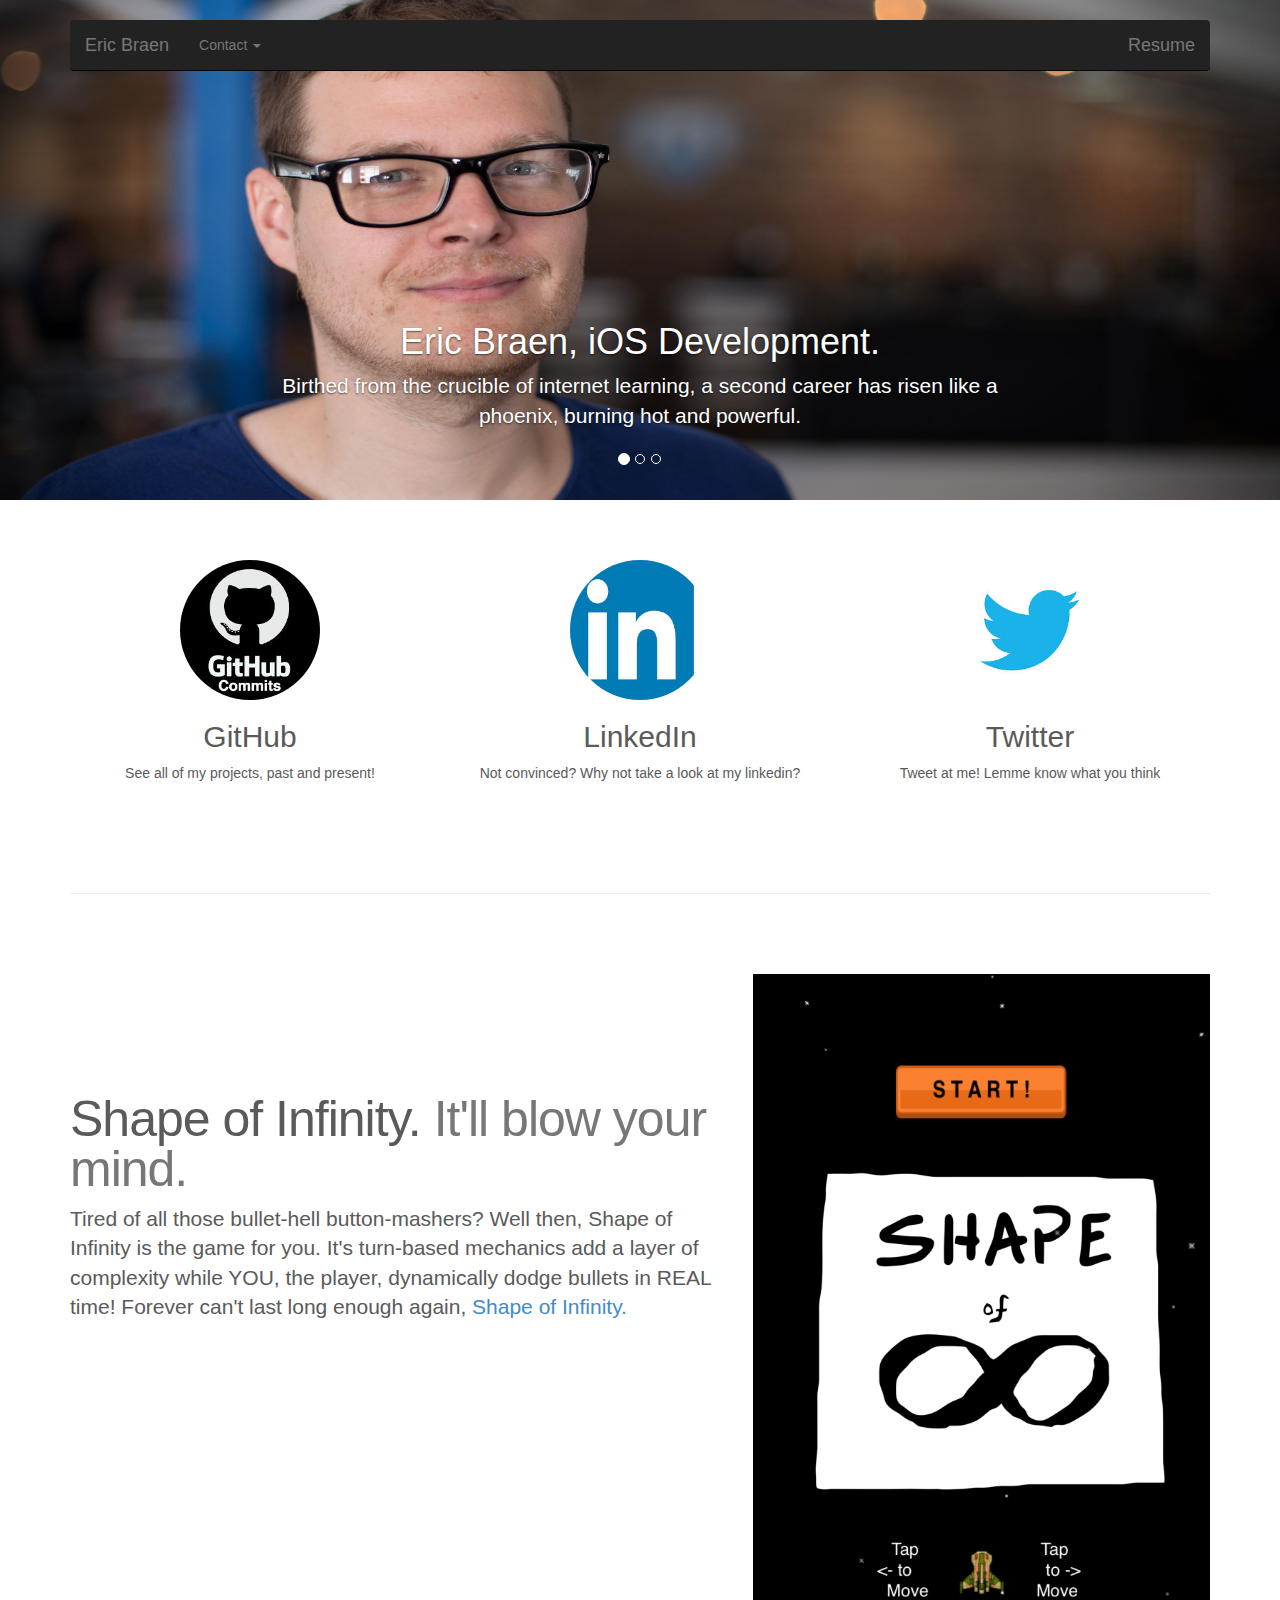
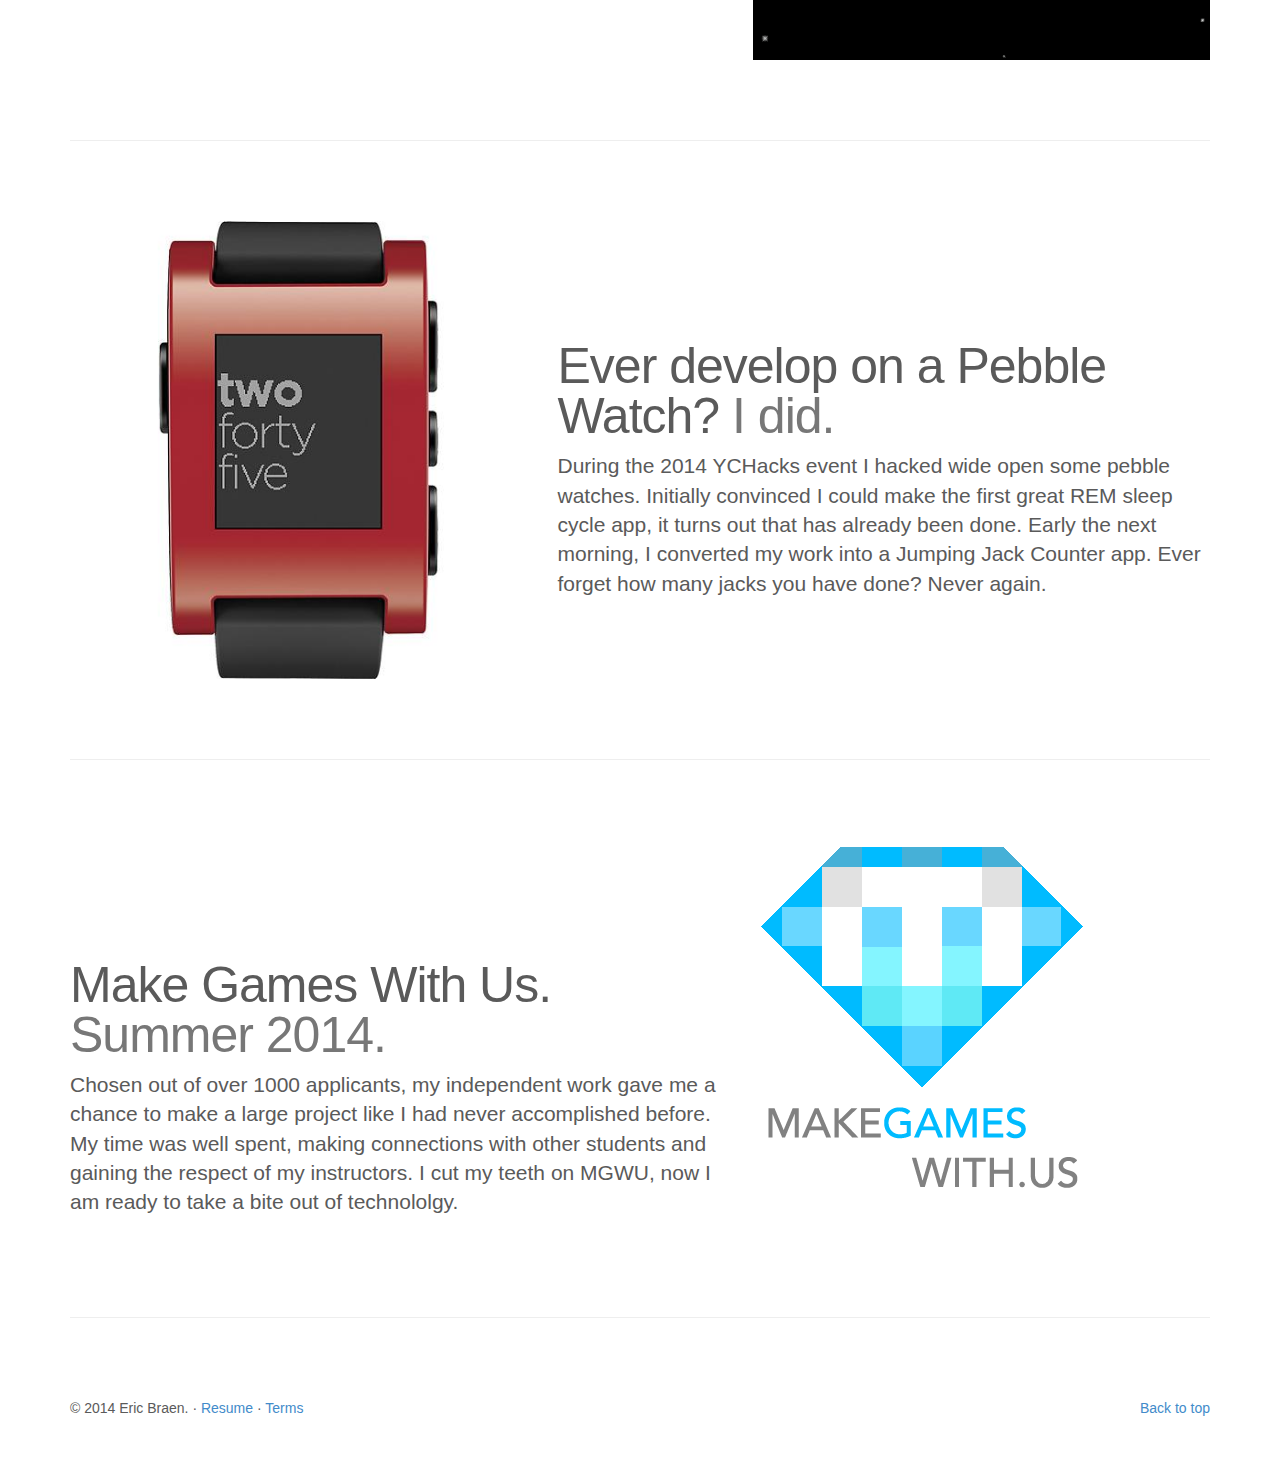
==== index.html @ 4bededde "typo" ====
<!DOCTYPE html>
<html lang="en">
  <head>
    <meta charset="utf-8">
    <meta http-equiv="X-UA-Compatible" content="IE=edge">
    <meta name="viewport" content="width=device-width, initial-scale=1">
    <meta name="description" content="">
    <meta name="author" content="">
    <link rel="icon" href="../../favicon.ico">

    <title>Eric Braen</title>

    <!-- Bootstrap core CSS -->
    <link href="bootstrap.min.css" rel="stylesheet">

    <!-- Just for debugging purposes. Don't actually copy these 2 lines! -->
    <!--[if lt IE 9]><script src="../../assets/js/ie8-responsive-file-warning.js"></script><![endif]-->
    <script src="ie-emulation-modes-warning.js"></script>

    <!-- IE10 viewport hack for Surface/desktop Windows 8 bug -->
    <script src="../../assets/js/ie10-viewport-bug-workaround.js"></script>

    <!-- HTML5 shim and Respond.js IE8 support of HTML5 elements and media queries -->
    <!--[if lt IE 9]>
      <script src="https://oss.maxcdn.com/html5shiv/3.7.2/html5shiv.min.js"></script>
      <script src="https://oss.maxcdn.com/respond/1.4.2/respond.min.js"></script>
    <![endif]-->

    <!-- Custom styles for this template -->
    <link href="carousel.css" rel="stylesheet">
  </head>
<!-- NAVBAR
================================================== -->
  <body>
    <div class="navbar-wrapper">
      <div class="container">

        <div class="navbar navbar-inverse navbar-static-top" role="navigation">
          <div class="container">
            <div class="navbar-header">
              <button type="button" class="navbar-toggle" data-toggle="collapse" data-target=".navbar-collapse">
                <span class="sr-only">Toggle navigation</span>
                <span class="icon-bar"></span>
                <span class="icon-bar"></span>
                <span class="icon-bar"></span>
              </button>
              <a class="navbar-brand" href="techResume.pdf">Eric Braen</a>
            </div>
            <div class="navbar-collapse collapse">
              <ul class="nav navbar-nav">
                <li class="">
                  <a href="#" class="dropdown-toggle" data-toggle="dropdown">Contact <span class="caret"></span></a>
                  <ul class="dropdown-menu" role="menu">
                    <li><a href="https://github.com/ekbraens">Github</a></li>
                    <li><a href="https://linkedin.com/in/ericbraen">LinkedIn</a></li>
                    <li><a href="https://twitter.com/ericBraen">Twitter</a></li>
                    <li class="divider"></li>
                    <li class="dropdown-header">       </li>
                    <li><a href="techResume.pdf">Resume</a></li>
                    <li><a href="#">eric.braen@gmail.com</a></li>
                    <li><a href="#">1.845.242.4096</a></li>
                  </ul>
                </li>
              </ul>
              <ul class="nav navbar-nav navbar-right ">
              <a class="navbar-brand" href="techResume.pdf">Resume</a>
              </ul>
            </div>
          </div>
        </div>

      </div>
    </div>


    <!-- Carousel
    ================================================== -->
    <div id="myCarousel" class="carousel slide" data-ride="carousel">
      <!-- Indicators -->
      <ol class="carousel-indicators">
        <li data-target="#myCarousel" data-slide-to="0" class="active"></li>
        <li data-target="#myCarousel" data-slide-to="1"></li>
        <li data-target="#myCarousel" data-slide-to="2"></li>
      </ol>
      <div class="carousel-inner">
        <div class="item active">
          <img src="professionalCrop.jpg" alt="First slide">
          <div class="container">
            <div class="carousel-caption">
              <h1>Eric Braen, iOS Development.</h1>
              <p>Birthed from the crucible of internet learning, a second career has risen like a phoenix, burning hot and powerful.</p>
            </div>
          </div>
        </div>
        <div class="item">
          <img src="bioPicCrop.jpg" alt="Second slide">
          <div class="container">
            <div class="carousel-caption">
              <h1>Eric Braen, Field Biologist.</h1>
              <p>From the tip of Montauk Point to the untamed Aleutian Islands, no fish can hide their secrets from him.</p>
            </div>
          </div>
        </div>
        <div class="item">
          <img src="wildCardCrop.jpg" alt="Third slide">
          <div class="container">
            <div class="carousel-caption">
              <h1>Eric Braen, Wild Card</h1>
              <p>One man. Two skills. Can you afford to not hire him?</p>
            </div>
          </div>
        </div>
      </div>
      <a class="left carousel-control" href="#myCarousel" role="button" data-slide="prev"></a>
      <a class="right carousel-control" href="#myCarousel" role="button" data-slide="next"></a>
    </div><!-- /.carousel -->



    <!-- Marketing messaging and featurettes
    ================================================== -->
    <!-- Wrap the rest of the page in another container to center all the content. -->

    <div class="container marketing">

      <!-- Three columns of text below the carousel -->
      <div class="row">
        <div class="col-lg-4">
         <a href = "https://github.com/ekbraens"> <img class="highlightPicture img-circle" src="githubCommits.jpeg" alt="Generic placeholder image" style="width: 140px; height: 140px;"></a>
          <h2>GitHub</h2>
          <p>See all of my projects, past and present!</p>
        </div><!-- /.col-lg-4 -->
        <div class="col-lg-4">
         <a href = "https://linkedin.com/in/ericbraen"> <img class="highlightPicture img-circle" src="linkinLogo.jpeg" alt="Generic placeholder image" style="width: 140px; height: 140px;"></a>
          <h2>LinkedIn</h2>
          <p>Not convinced? Why not take a look at my linkedin?</p>
        </div><!-- /.col-lg-4 -->
        <div class="col-lg-4">
         <a href = "https://twitter.com/ericBraen"> <img class="highlightPicture img-circle" src="twitterLogo.jpeg" alt="Generic placeholder image" style="width: 140px; height: 140px;"></a>
          <h2>Twitter</h2>
          <p>Tweet at me! Lemme know what you think</p>
        </div><!-- /.col-lg-4 -->
      </div><!-- /.row -->


      <!-- START THE FEATURETTES -->

      <hr class="featurette-divider">

      <div class="row featurette">
        <div class="col-md-7">
          <h2 class="featurette-heading">Shape of Infinity. <span class="text-muted">It'll blow your mind.</span></h2>
          <p class="lead">Tired of all those bullet-hell button-mashers? Well then, Shape of Infinity is the game for you. It's turn-based mechanics add a layer of complexity while YOU, the player, dynamically dodge bullets in REAL time! Forever can't last long enough again, <a href=https://itunes.apple.com/us/app/shape-of-infinity/id905044494>Shape of Infinity.</a> </p>
        </div>
        <div class="col-md-5">
          <img class="featurette-image img-responsive" src="start.png" alt="Generic placeholder image">
        </div>
      </div>

      <hr class="featurette-divider">

      <div class="row featurette">
        <div class="col-md-5">
          <img class="featurette-image img-responsive" src="pebbleWatch.jpg" alt="Generic placeholder image">
        </div>
        <div class="col-md-7">
          <h2 class="featurette-heading">Ever develop on a Pebble Watch? <span class="text-muted">I did.</span></h2>
          <p class="lead">During the 2014 YCHacks event I hacked wide open some pebble watches. Initially convinced I could make the first great REM sleep cycle app, it turns out that has already been done. Early the next morning, I converted my work into a Jumping Jack Counter app. Ever forget how many jacks you have done? Never again. </p>
        </div>
      </div>

      <hr class="featurette-divider">

      <div class="row featurette">
        <div class="col-md-7">
          <h2 class="featurette-heading">Make Games With Us. <span class="text-muted">Summer 2014.</span></h2>
          <p class="lead">Chosen out of over 1000 applicants, my independent work gave me a chance to make a large project like I had never accomplished before. My time was well spent, making connections with other students and gaining the respect of my instructors. I cut my teeth on MGWU, now I am ready to take a bite out of technololgy. </p>
        </div>
        <div class="col-md-5">
          <img class="featurette-image img-responsive" src="MGWUwhite.png" alt="Generic placeholder image">
        </div>
      </div>

      <hr class="featurette-divider">

      <!-- /END THE FEATURETTES -->


      <!-- FOOTER -->
      <footer>
        <p class="pull-right"><a href="#">Back to top</a></p>
        <p>&copy; 2014 Eric Braen. &middot; <a href="techResume.pdf">Resume</a> &middot; <a href="#">Terms</a></p>
      </footer>

    </div><!-- /.container -->


    <!-- Bootstrap core JavaScript
    ================================================== -->
    <!-- Placed at the end of the document so the pages load faster -->
    <script src="jquery.min.js"></script>
    <script src="bootstrap.min.js"></script>
    <script src="docs.min.js"></script>
  </body>
</html>
---- carousel.css ----
/* GLOBAL STYLES
-------------------------------------------------- */
/* Padding below the footer and lighter body text */

body {
  padding-bottom: 40px;
  color: #5a5a5a;
}



/* CUSTOMIZE THE NAVBAR
-------------------------------------------------- */

/* Special class on .container surrounding .navbar, used for positioning it into place. */
.navbar-wrapper {
  position: absolute;
  top: 0;
  right: 0;
  left: 0;
  z-index: 20;
}

/* Flip around the padding for proper display in narrow viewports */
.navbar-wrapper > .container {
  padding-right: 0;
  padding-left: 0;
}
.navbar-wrapper .navbar {
  padding-right: 15px;
  padding-left: 15px;
}
.navbar-wrapper .navbar .container {
  width: auto;
}


/* CUSTOMIZE THE CAROUSEL
-------------------------------------------------- */

/* Carousel base class */
.carousel {
  height: 500px;
  margin-bottom: 60px;
}
/* Since positioning the image, we need to help out the caption */
.carousel-caption {
  z-index: 10;
}

/* Declare heights because of positioning of img element */
.carousel .item {
  height: 500px;
  background-color: #777;
}
.carousel-inner > .item > img {
  position: absolute;
  top: 0;
  left: 0;
  min-width: 100%;
  height: 500px;
}



/* MARKETING CONTENT
-------------------------------------------------- */

/* Center align the text within the three columns below the carousel */
.marketing .col-lg-4 {
  margin-bottom: 20px;
  text-align: center;
}
.marketing h2 {
  font-weight: normal;
}
.marketing .col-lg-4 p {
  margin-right: 10px;
  margin-left: 10px;
}

.highlightPicture:hover{
  opacity: 0.5;	
}


/* Featurettes
------------------------- */

.featurette-divider {
  margin: 80px 0; /* Space out the Bootstrap <hr> more */
}

/* Thin out the marketing headings */
.featurette-heading {
  font-weight: 300;
  line-height: 1;
  letter-spacing: -1px;
}



/* RESPONSIVE CSS
-------------------------------------------------- */

@media (min-width: 768px) {

  /* Navbar positioning foo */
  .navbar-wrapper {
    margin-top: 20px;
  }
  .navbar-wrapper .container {
    padding-right: 15px;
    padding-left: 15px;
  }
  .navbar-wrapper .navbar {
    padding-right: 0;
    padding-left: 0;
  }

  /* The navbar becomes detached from the top, so we round the corners */
  .navbar-wrapper .navbar {
    border-radius: 4px;
  }

  /* Bump up size of carousel content */
  .carousel-caption p {
    margin-bottom: 20px;
    font-size: 21px;
    line-height: 1.4;
  }

  .featurette-heading {
    font-size: 50px;
  }
}

@media (min-width: 992px) {
  .featurette-heading {
    margin-top: 120px;
  }
}
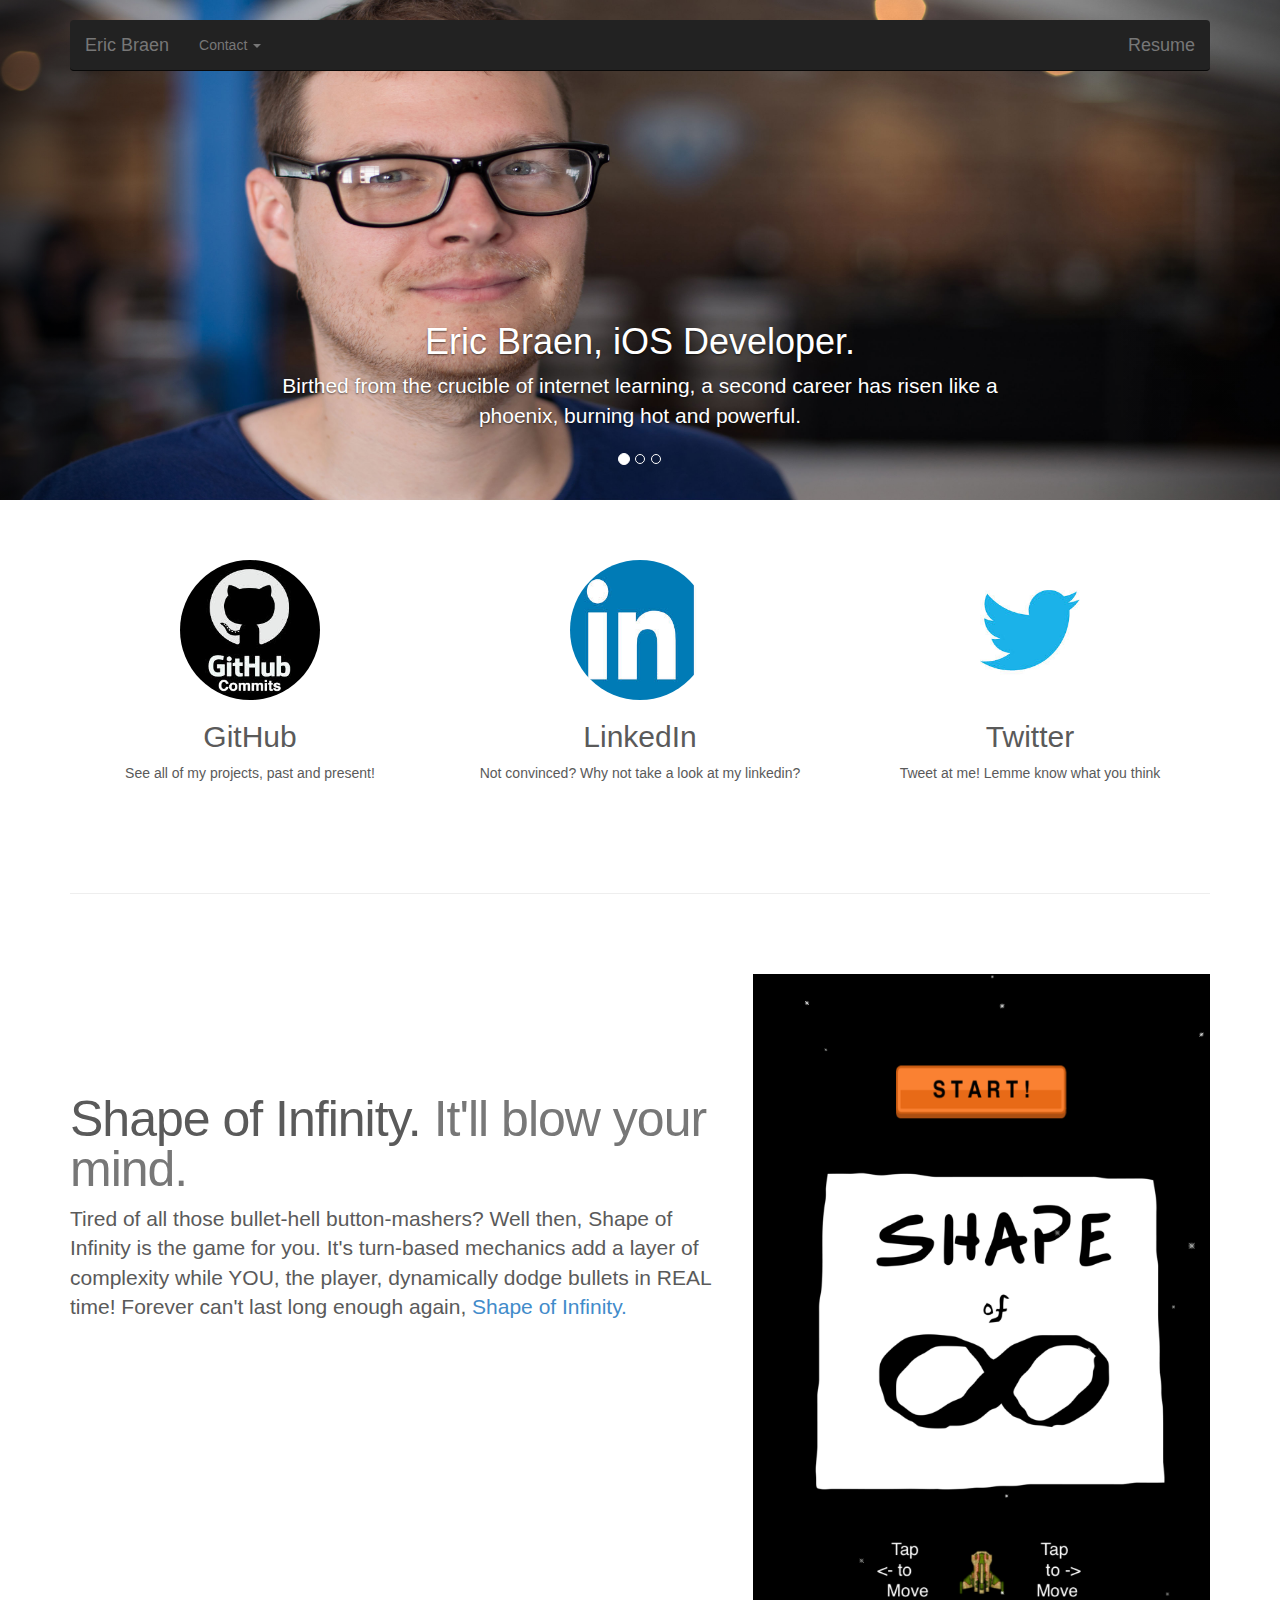
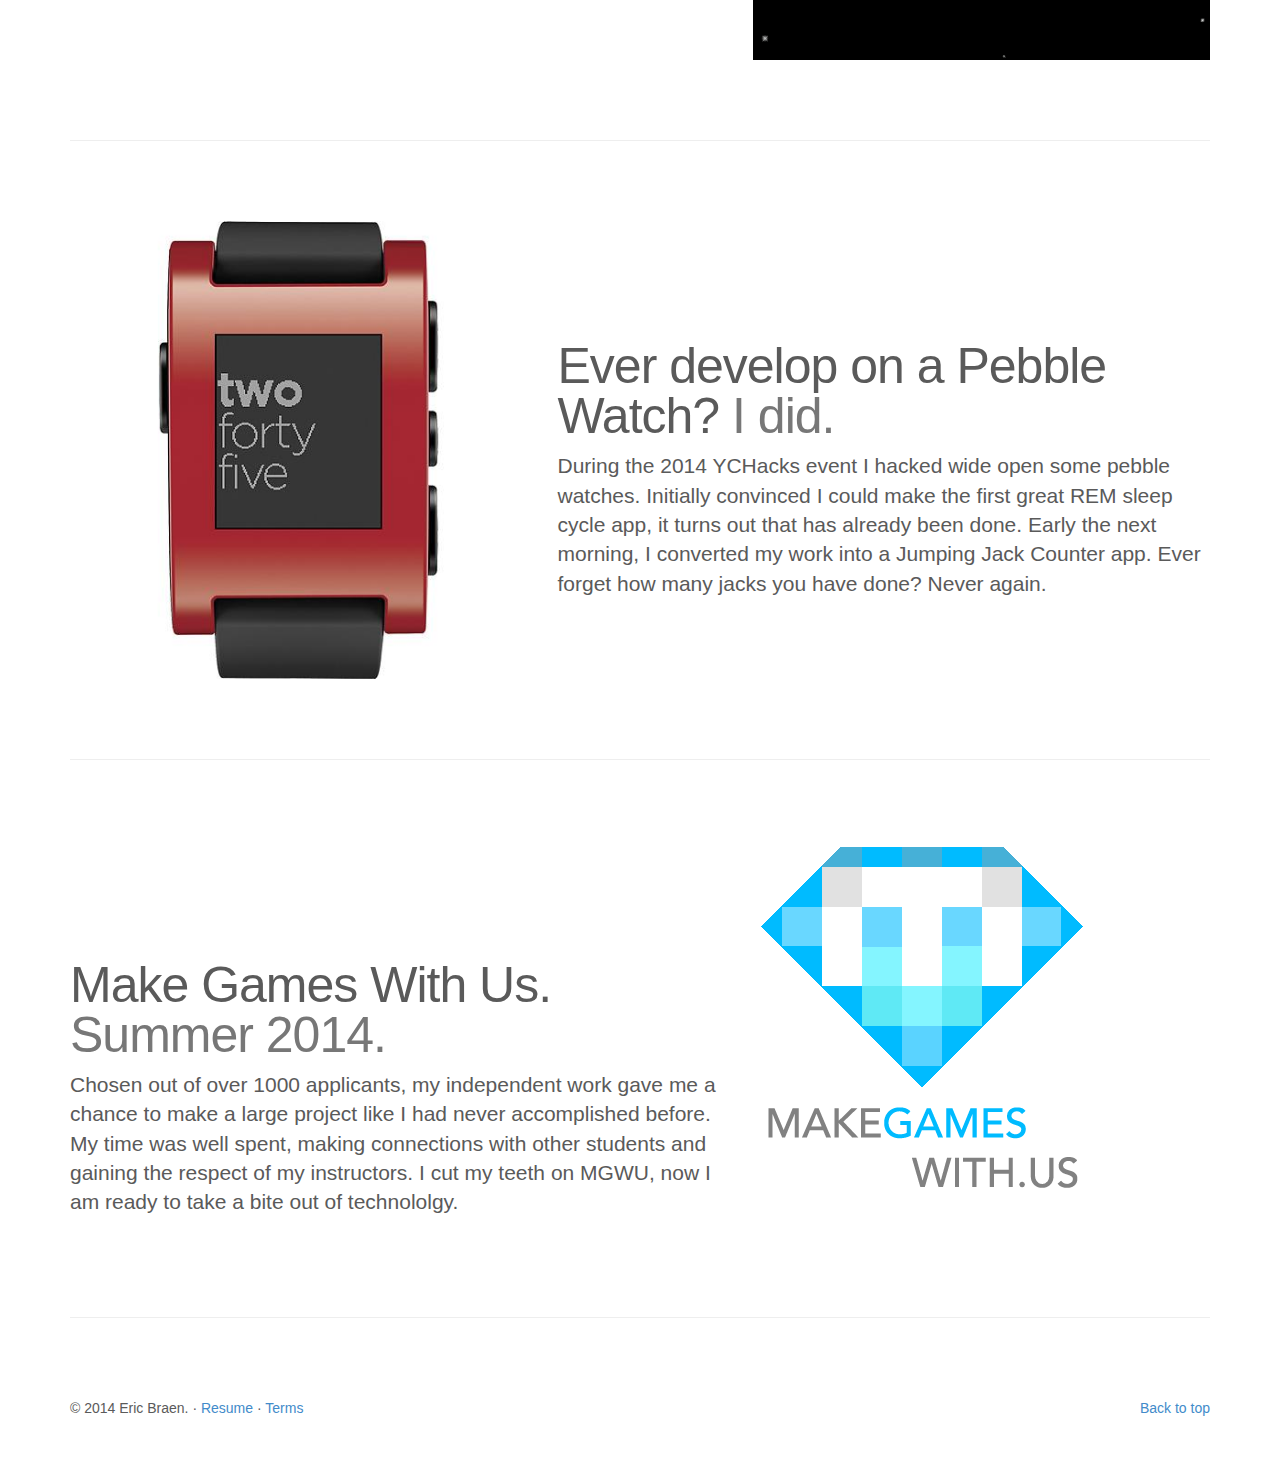
==== commit bb5d51ad: "developer" ====
--- a/index.html
+++ b/index.html
@@ -87,7 +87,7 @@
           <img src="professionalCrop.jpg" alt="First slide">
           <div class="container">
             <div class="carousel-caption">
-              <h1>Eric Braen, iOS Development.</h1>
+              <h1>Eric Braen, iOS Developer.</h1>
               <p>Birthed from the crucible of internet learning, a second career has risen like a phoenix, burning hot and powerful.</p>
             </div>
           </div>
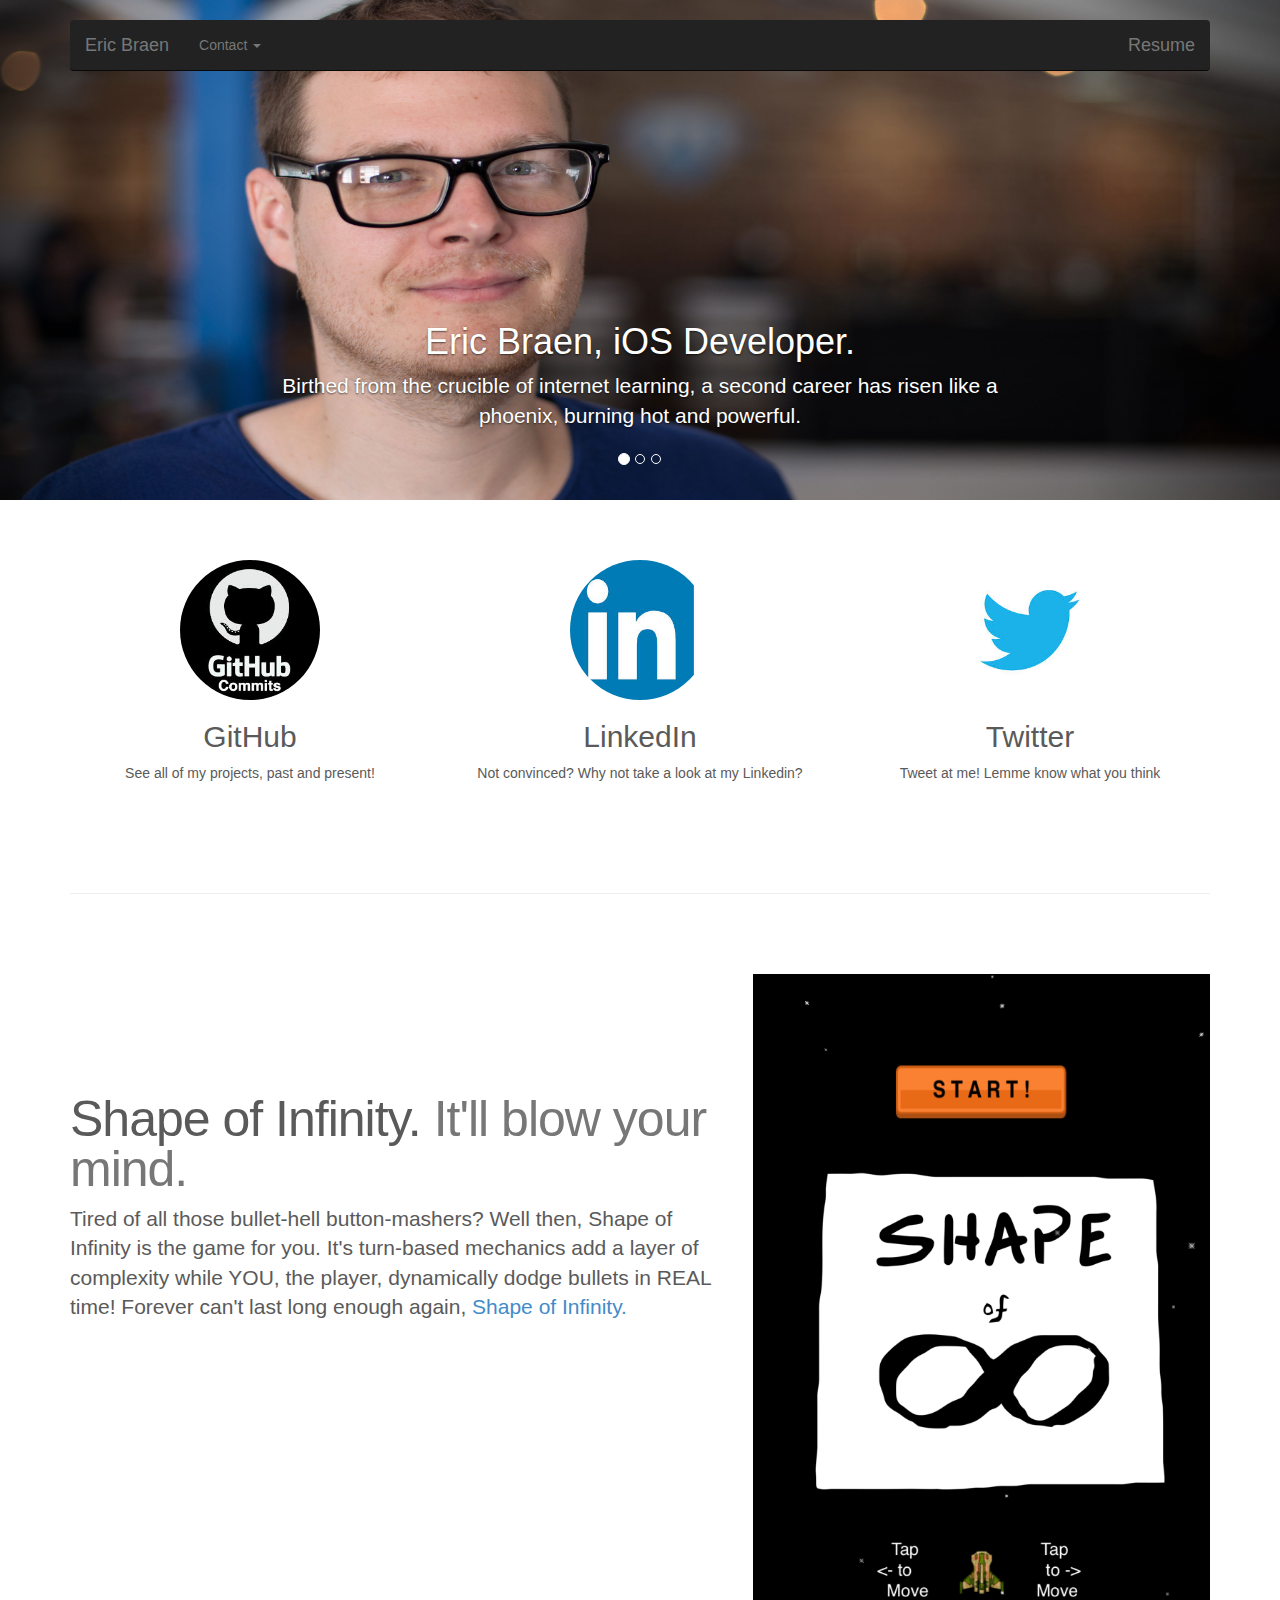
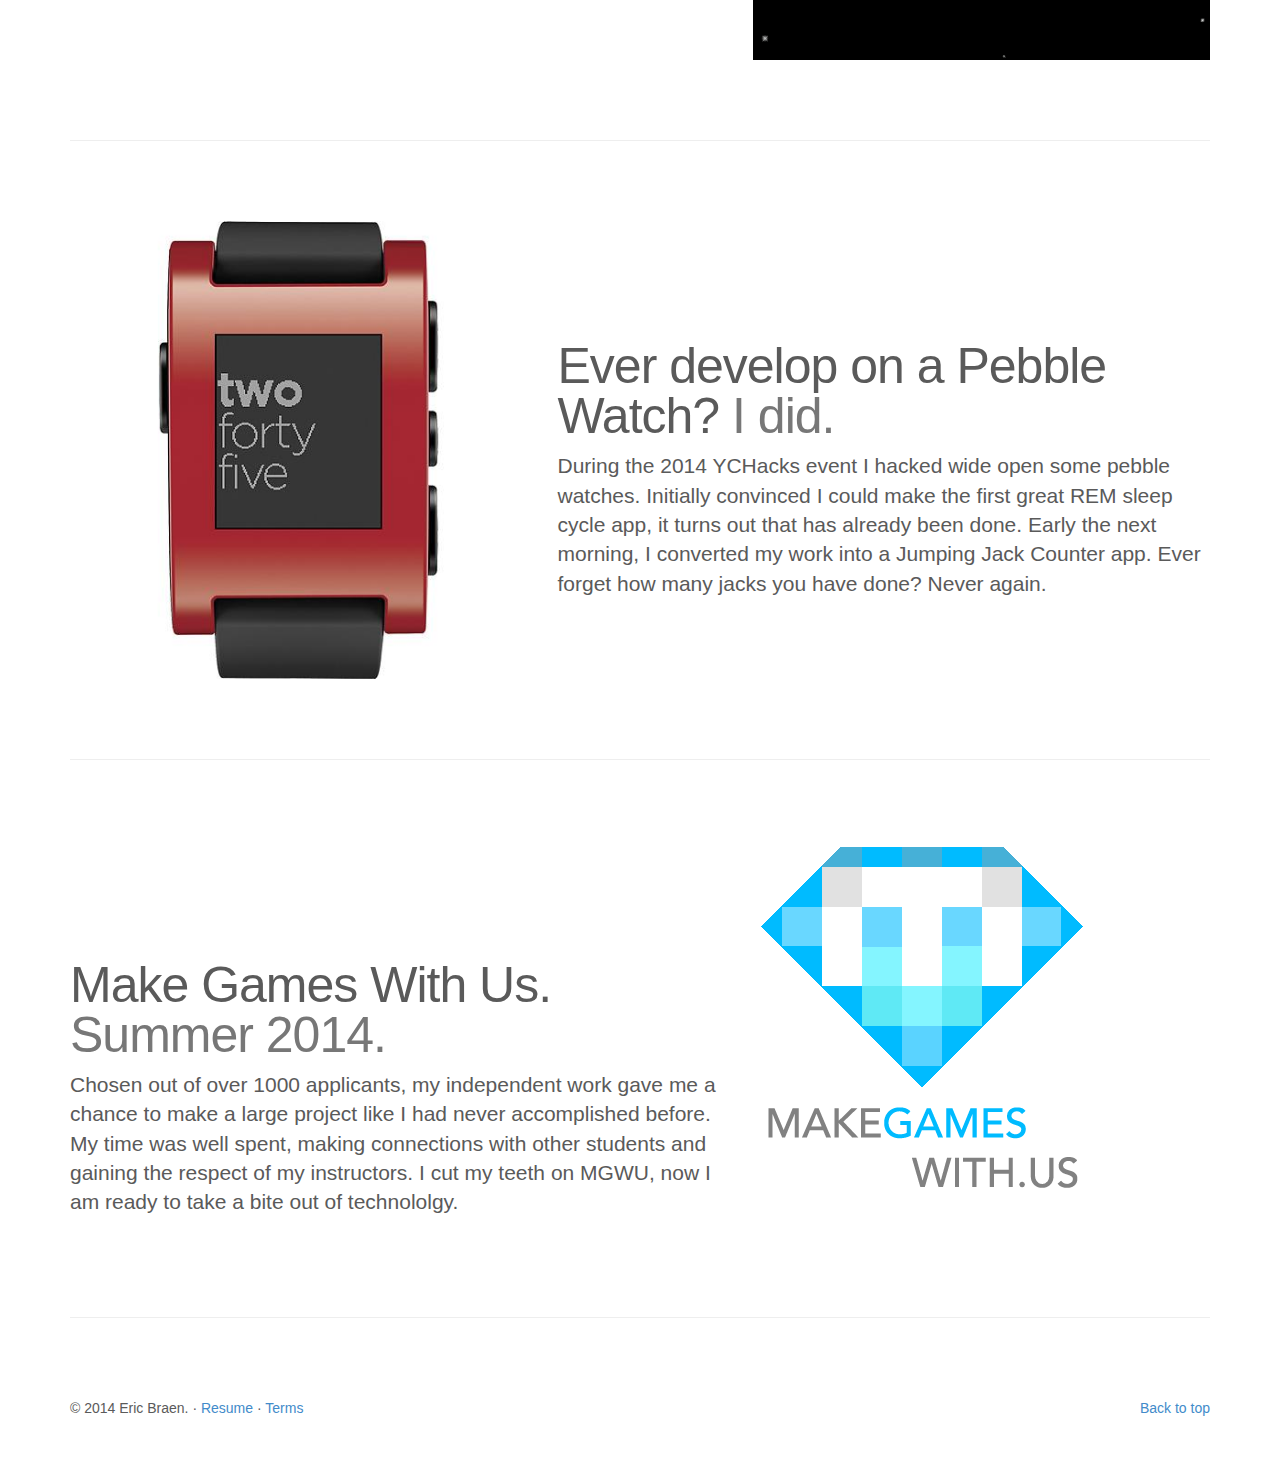
==== commit 7ff6090e: "typo" ====
--- a/index.html
+++ b/index.html
@@ -44,7 +44,7 @@
                 <span class="icon-bar"></span>
                 <span class="icon-bar"></span>
               </button>
-              <a class="navbar-brand" href="techResume.pdf">Eric Braen</a>
+              <a class="navbar-brand" href="TechResumeNew.pdf">Eric Braen</a>
             </div>
             <div class="navbar-collapse collapse">
               <ul class="nav navbar-nav">
@@ -56,14 +56,14 @@
                     <li><a href="https://twitter.com/ericBraen">Twitter</a></li>
                     <li class="divider"></li>
                     <li class="dropdown-header">       </li>
-                    <li><a href="techResume.pdf">Resume</a></li>
+                    <li><a href="TechResumeNew.pdf">Resume</a></li>
                     <li><a href="#">eric.braen@gmail.com</a></li>
                     <li><a href="#">1.845.242.4096</a></li>
                   </ul>
                 </li>
               </ul>
               <ul class="nav navbar-nav navbar-right ">
-              <a class="navbar-brand" href="techResume.pdf">Resume</a>
+              <a class="navbar-brand" href="TechResumeNew.pdf">Resume</a>
               </ul>
             </div>
           </div>
@@ -133,7 +133,7 @@
         <div class="col-lg-4">
          <a href = "https://linkedin.com/in/ericbraen"> <img class="highlightPicture img-circle" src="linkinLogo.jpeg" alt="Generic placeholder image" style="width: 140px; height: 140px;"></a>
           <h2>LinkedIn</h2>
-          <p>Not convinced? Why not take a look at my linkedin?</p>
+          <p>Not convinced? Why not take a look at my Linkedin?</p>
         </div><!-- /.col-lg-4 -->
         <div class="col-lg-4">
          <a href = "https://twitter.com/ericBraen"> <img class="highlightPicture img-circle" src="twitterLogo.jpeg" alt="Generic placeholder image" style="width: 140px; height: 140px;"></a>
@@ -189,7 +189,7 @@
       <!-- FOOTER -->
       <footer>
         <p class="pull-right"><a href="#">Back to top</a></p>
-        <p>&copy; 2014 Eric Braen. &middot; <a href="techResume.pdf">Resume</a> &middot; <a href="#">Terms</a></p>
+        <p>&copy; 2014 Eric Braen. &middot; <a href="TechResumeNew.pdf">Resume</a> &middot; <a href="#">Terms</a></p>
       </footer>
 
     </div><!-- /.container -->
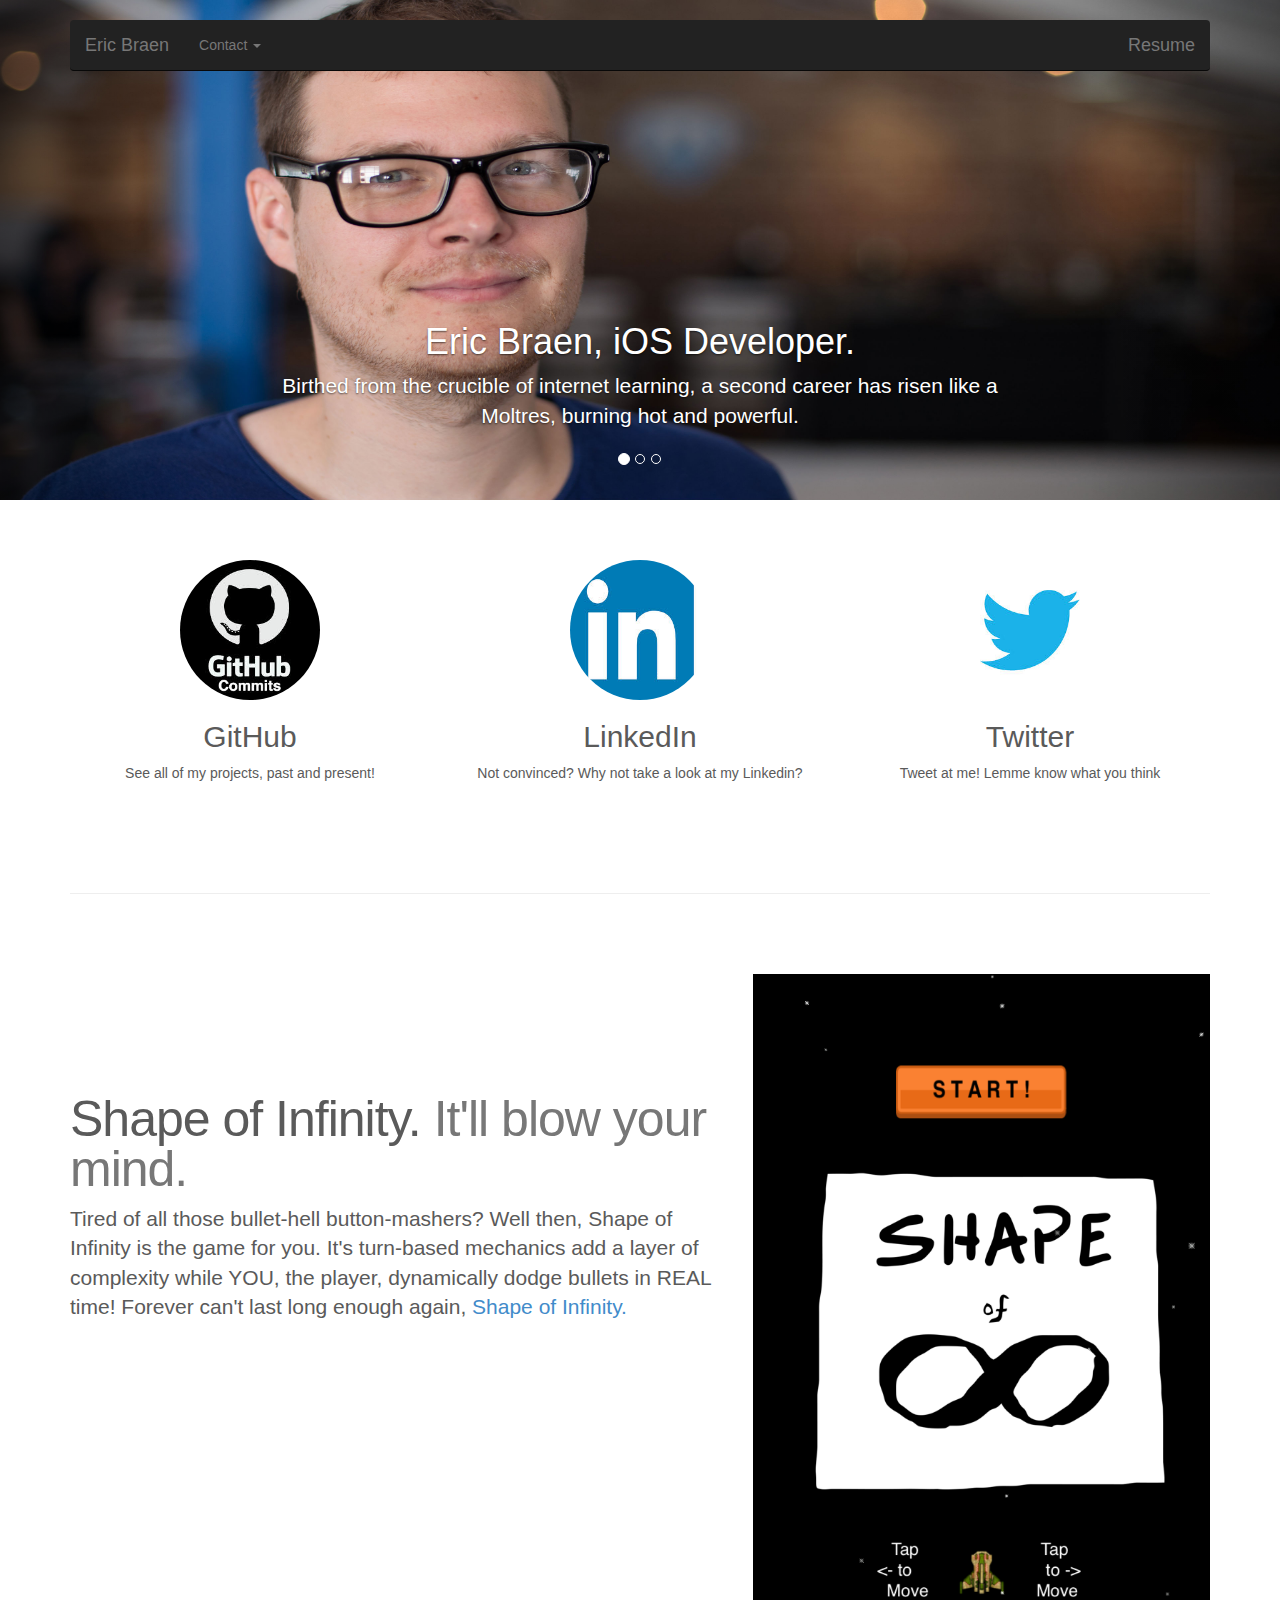
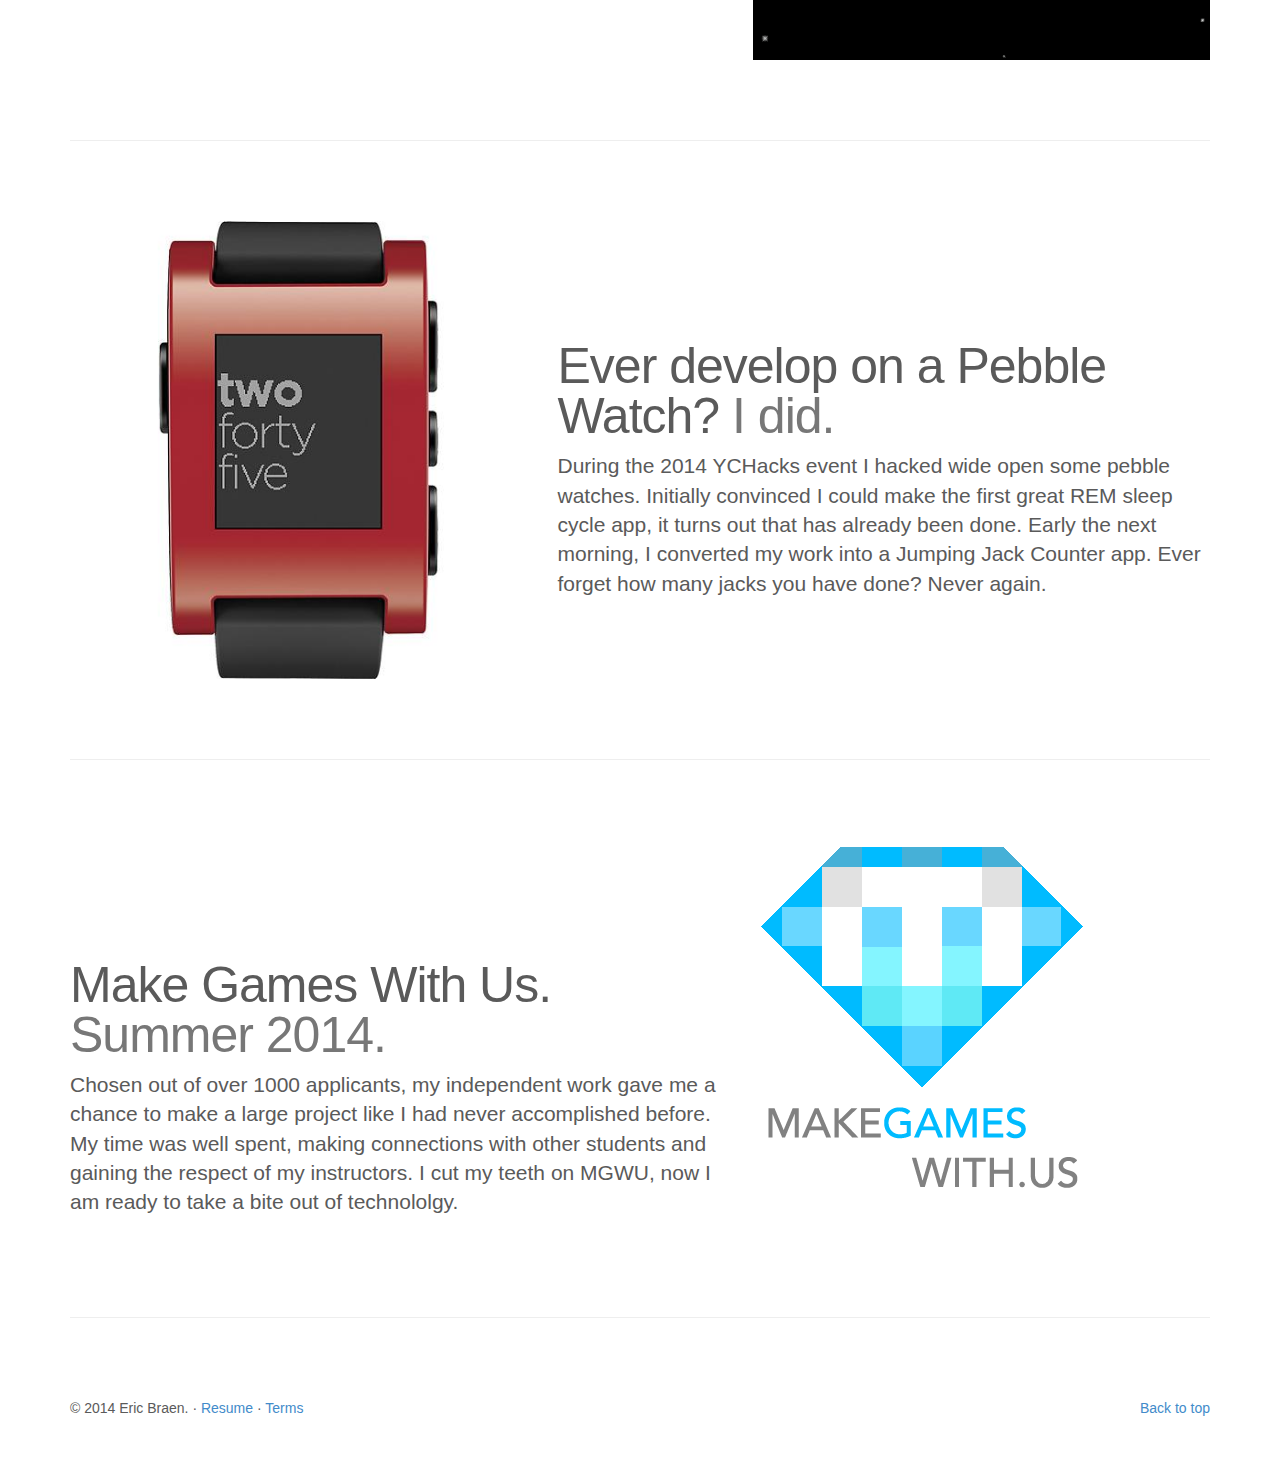
==== commit bdb10e42: "small funny change" ====
--- a/index.html
+++ b/index.html
@@ -88,7 +88,7 @@
           <div class="container">
             <div class="carousel-caption">
               <h1>Eric Braen, iOS Developer.</h1>
-              <p>Birthed from the crucible of internet learning, a second career has risen like a phoenix, burning hot and powerful.</p>
+              <p>Birthed from the crucible of internet learning, a second career has risen like a Moltres, burning hot and powerful.</p>
             </div>
           </div>
         </div>
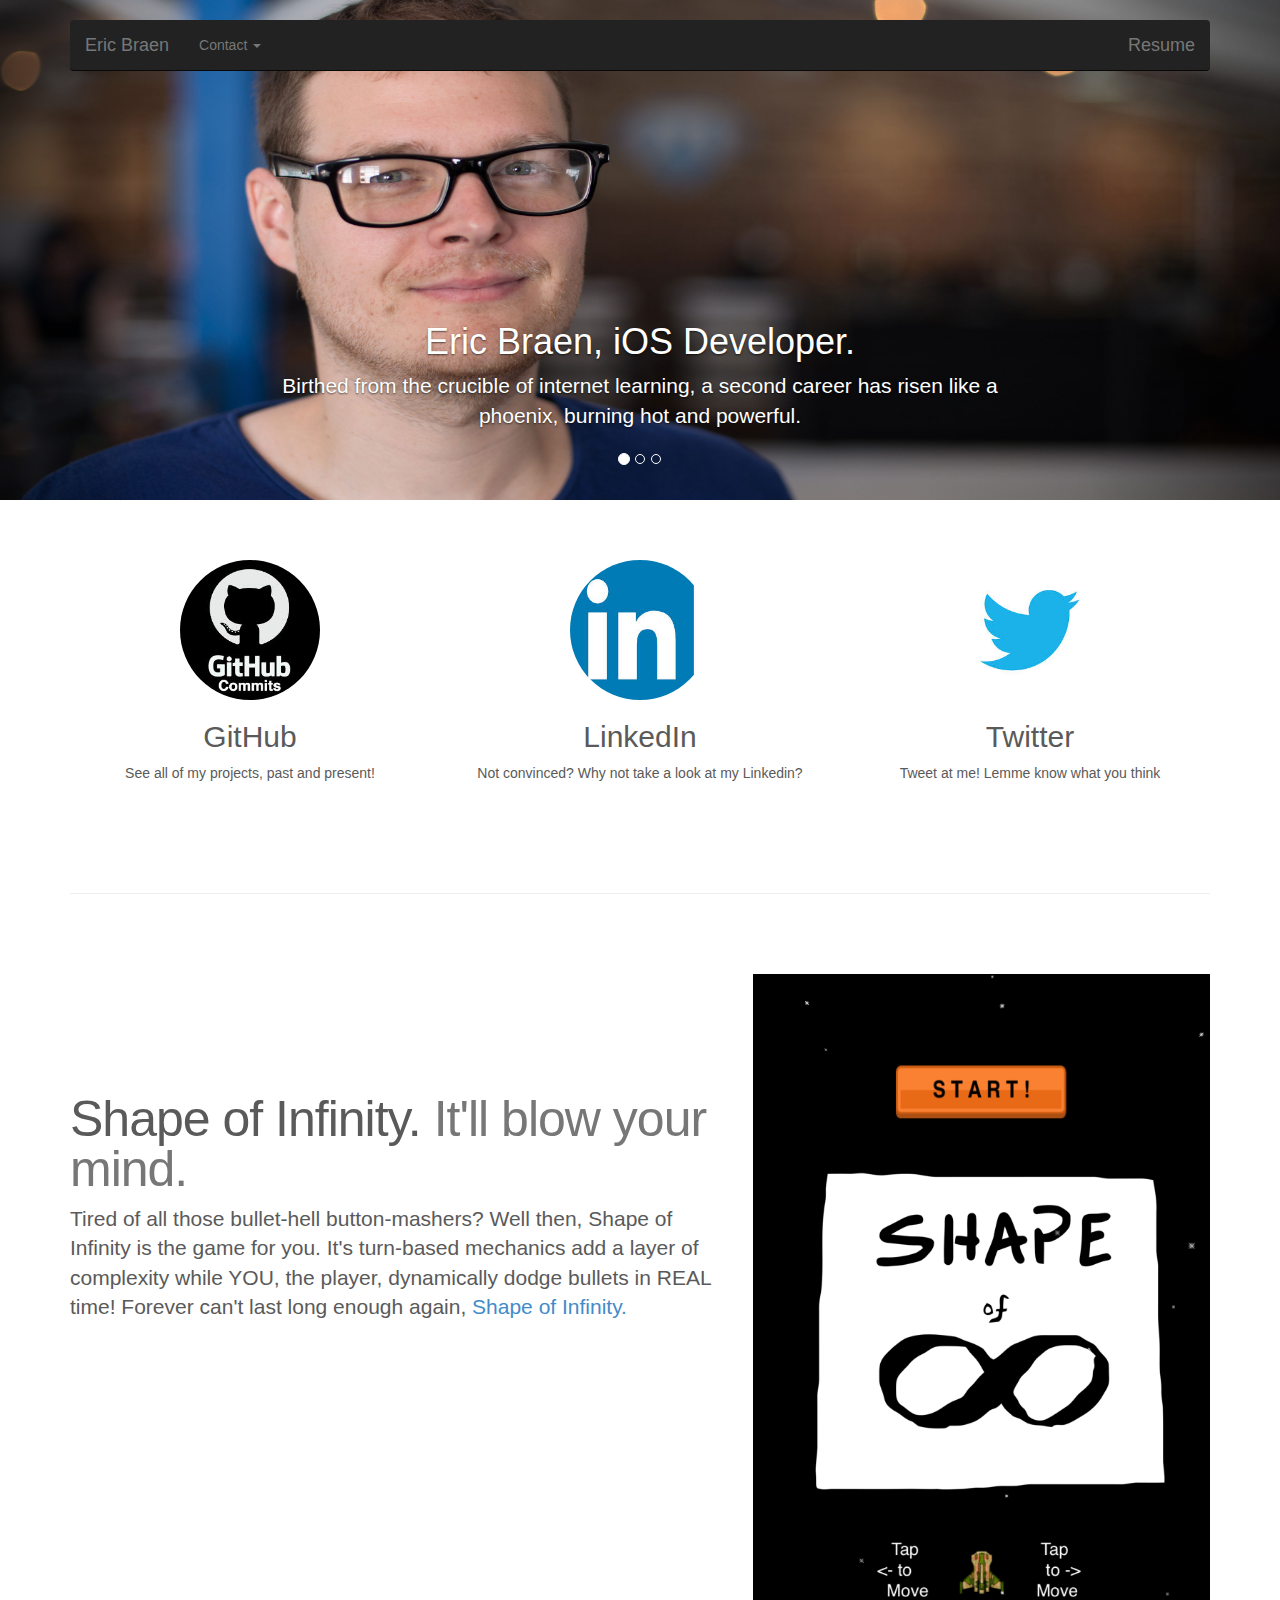
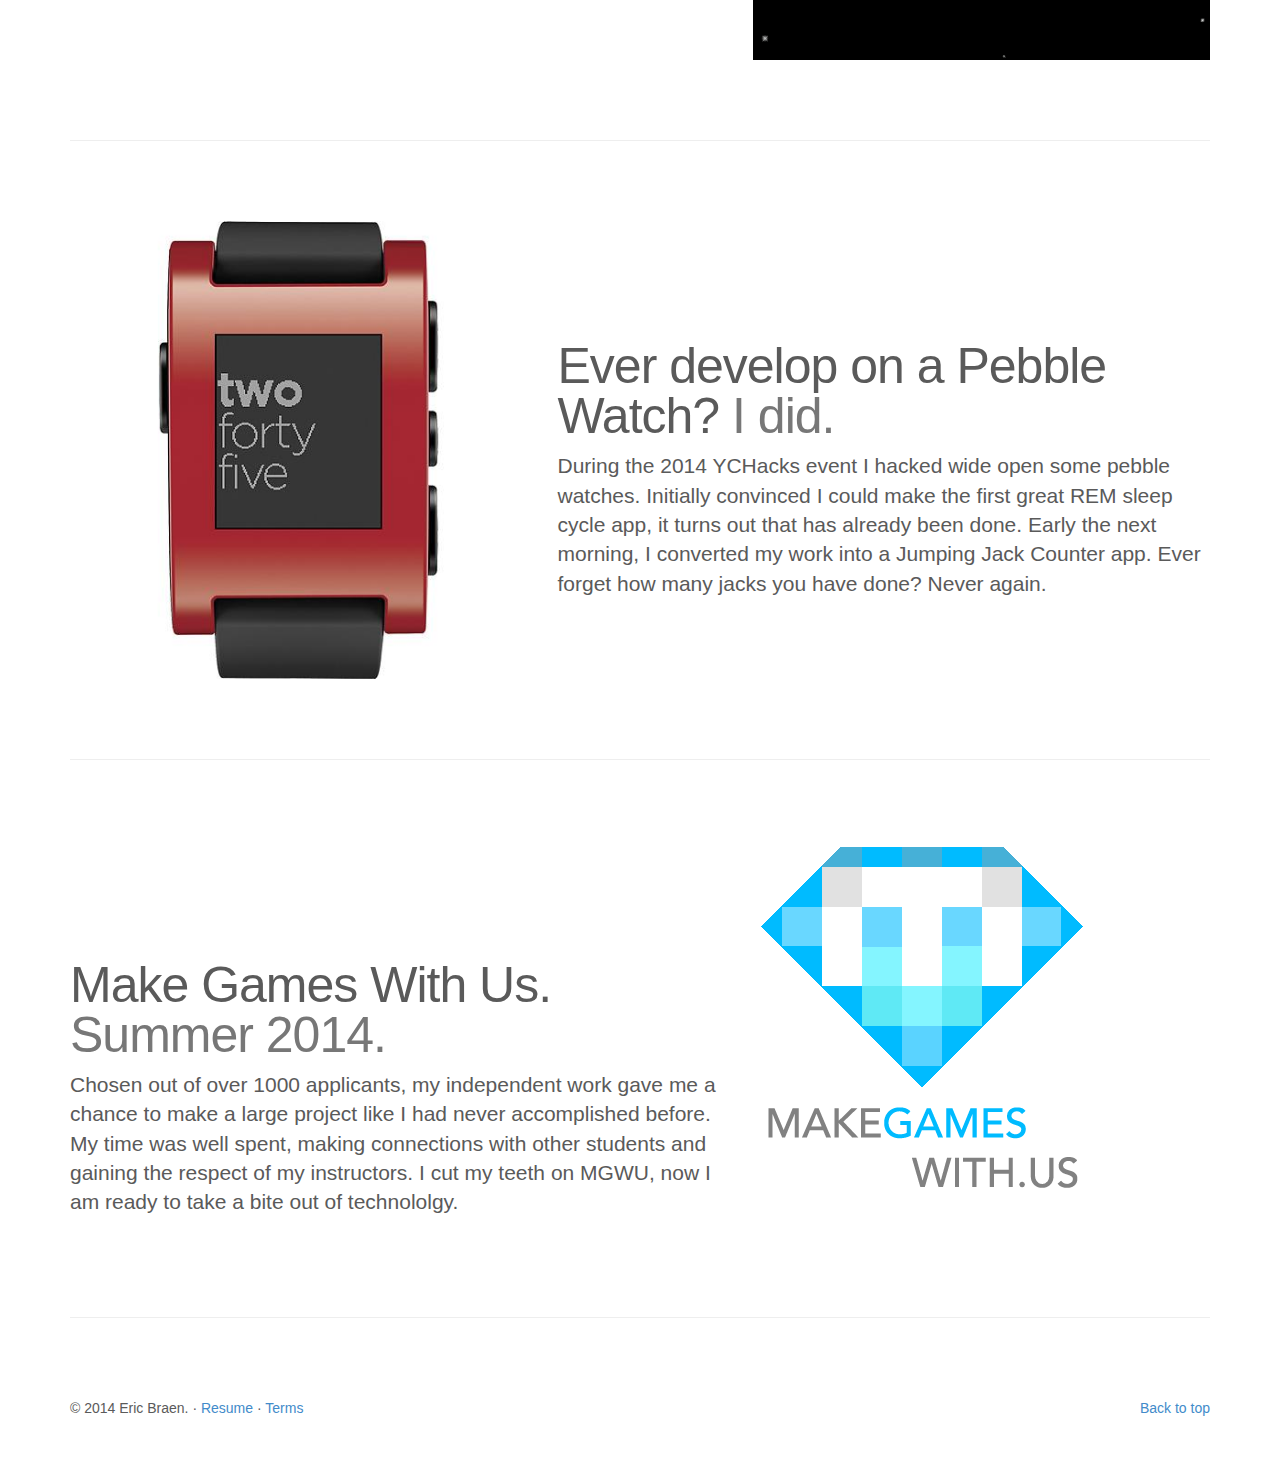
==== commit 0a2e09f5: "switching back" ====
--- a/index.html
+++ b/index.html
@@ -88,7 +88,7 @@
           <div class="container">
             <div class="carousel-caption">
               <h1>Eric Braen, iOS Developer.</h1>
-              <p>Birthed from the crucible of internet learning, a second career has risen like a Moltres, burning hot and powerful.</p>
+              <p>Birthed from the crucible of internet learning, a second career has risen like a phoenix, burning hot and powerful.</p>
             </div>
           </div>
         </div>
